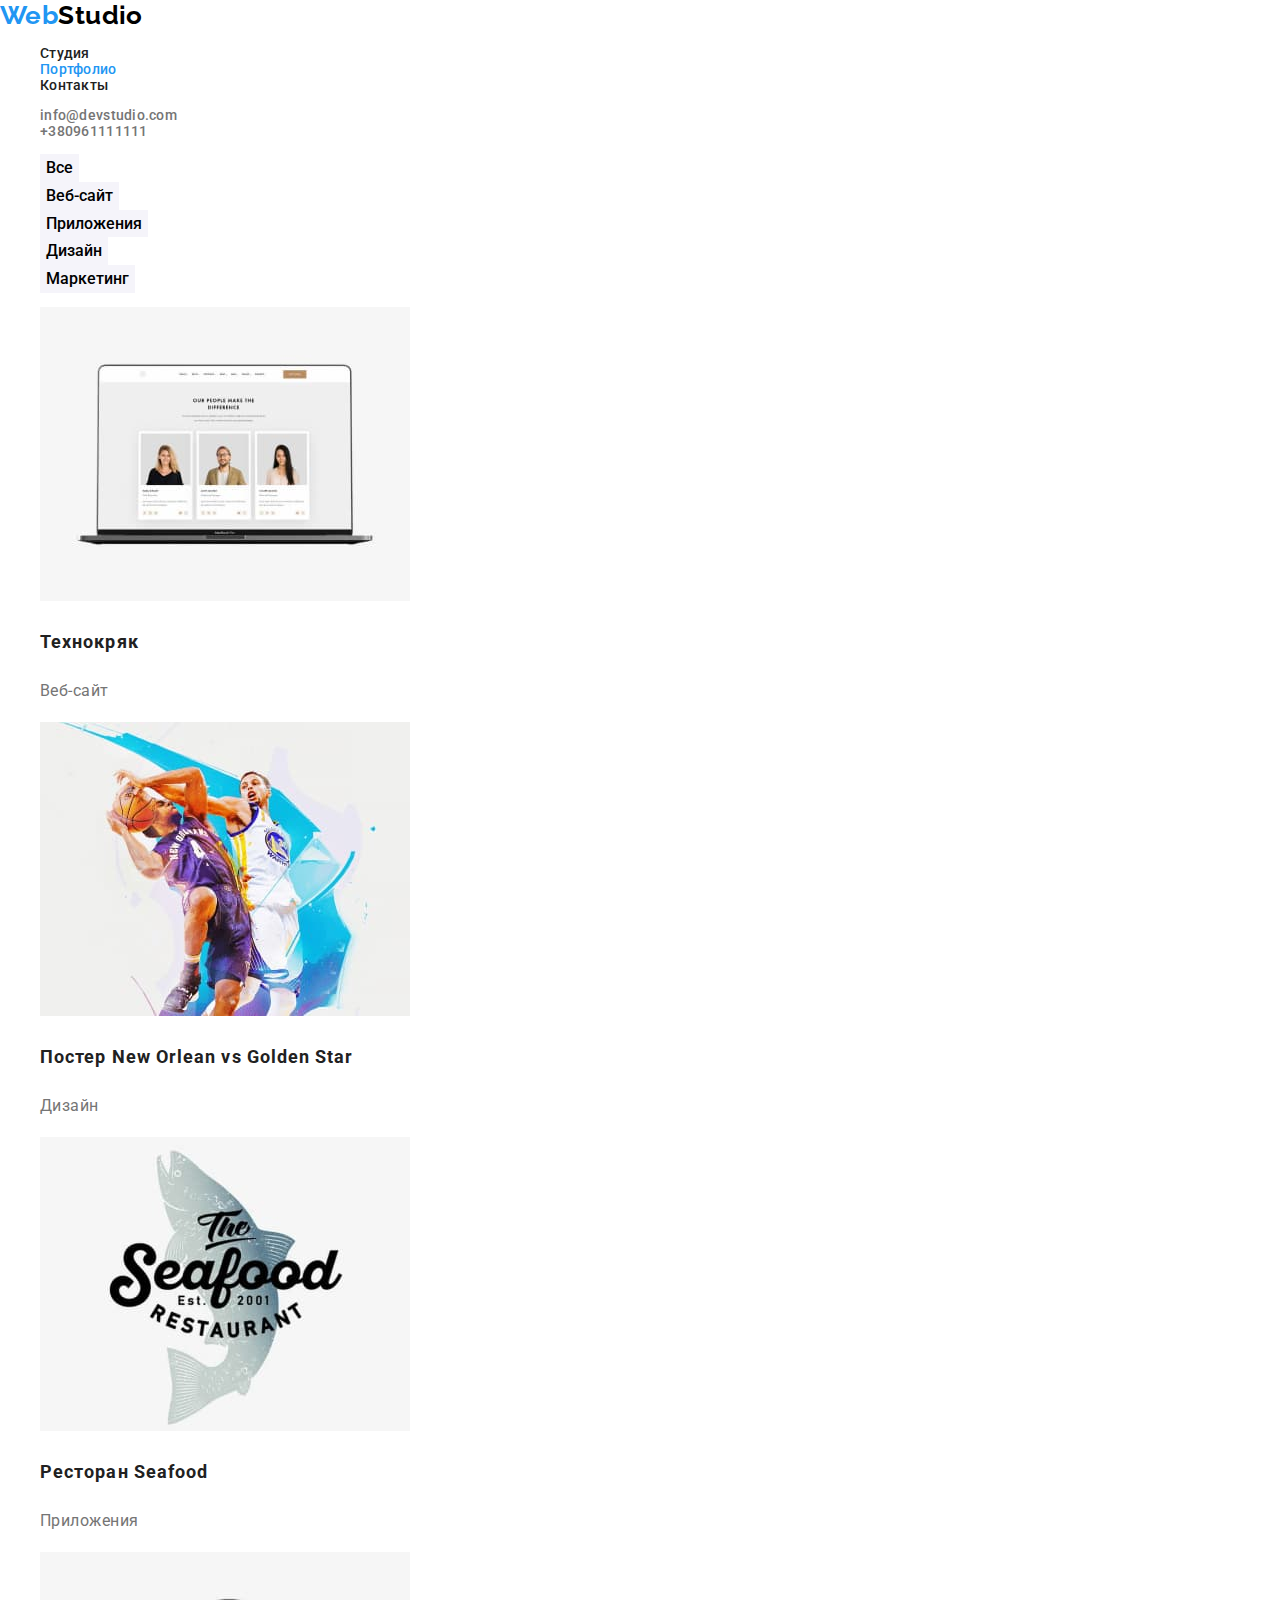
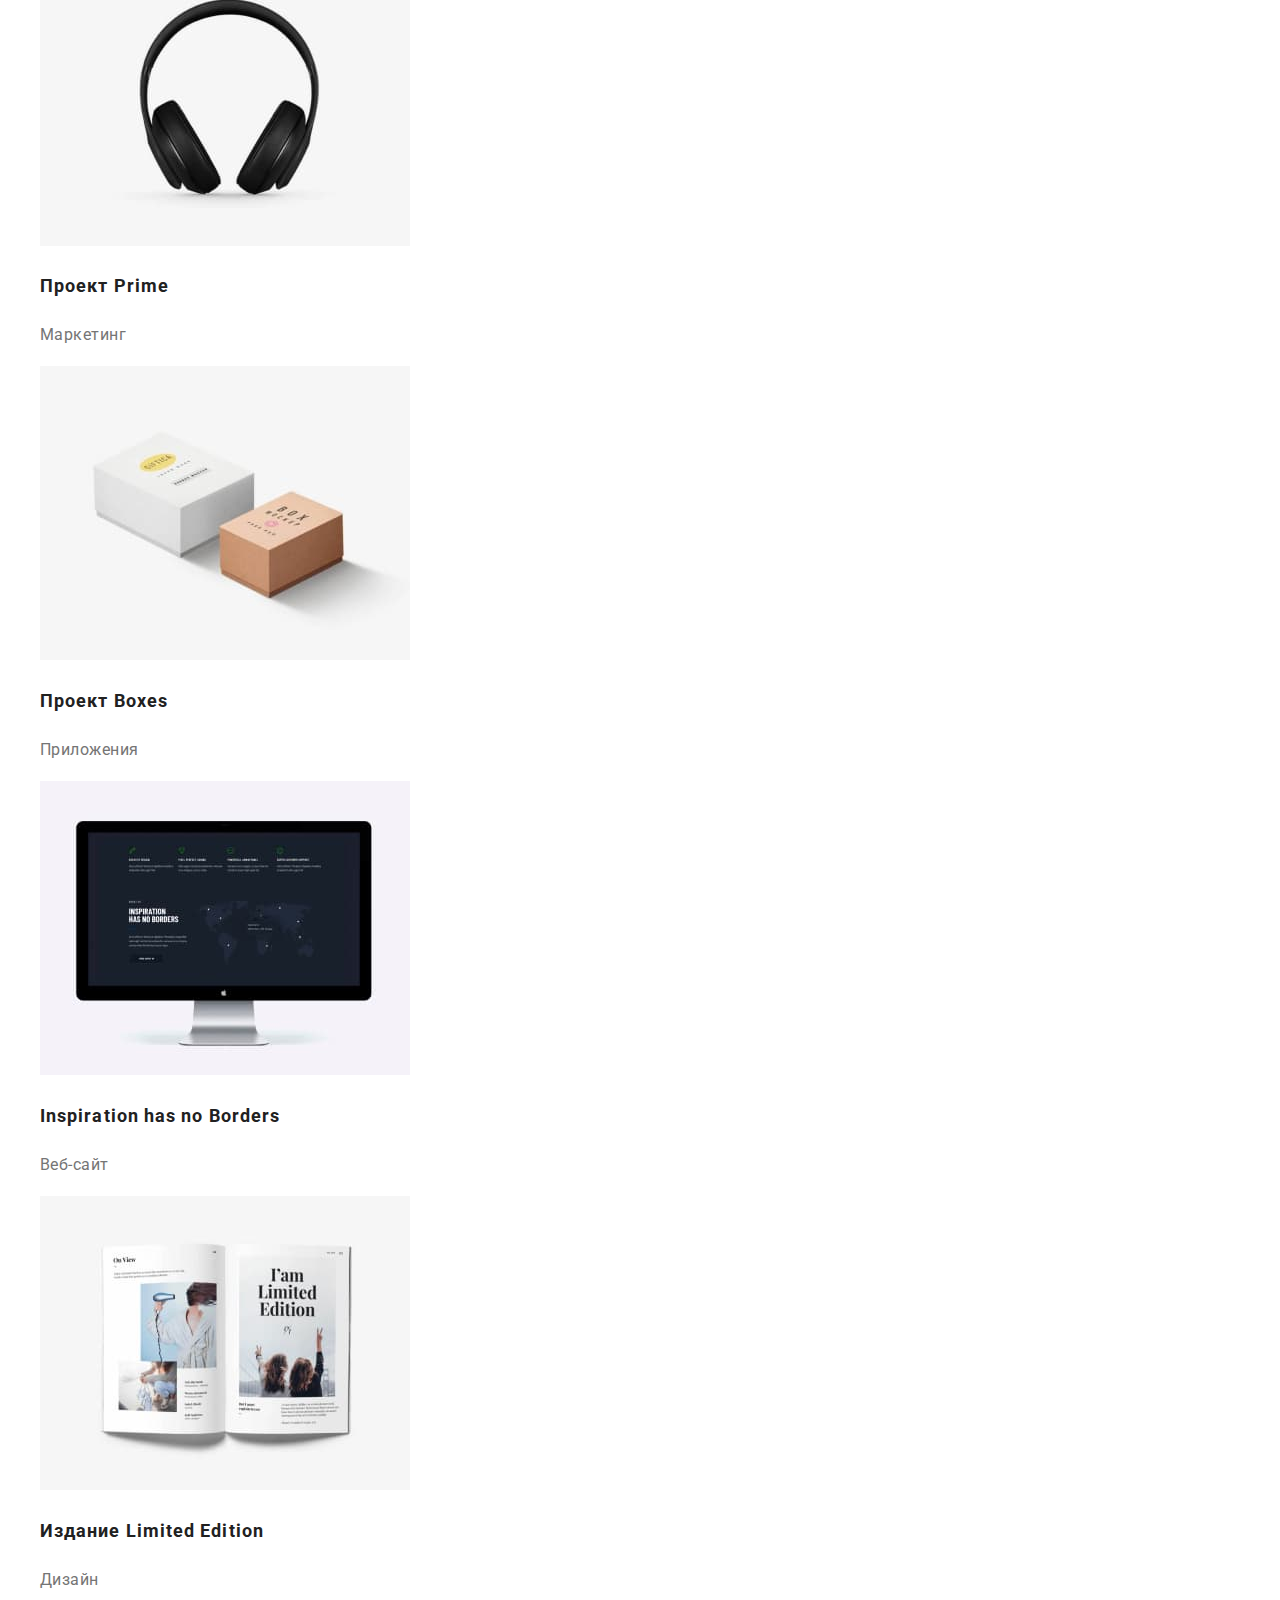
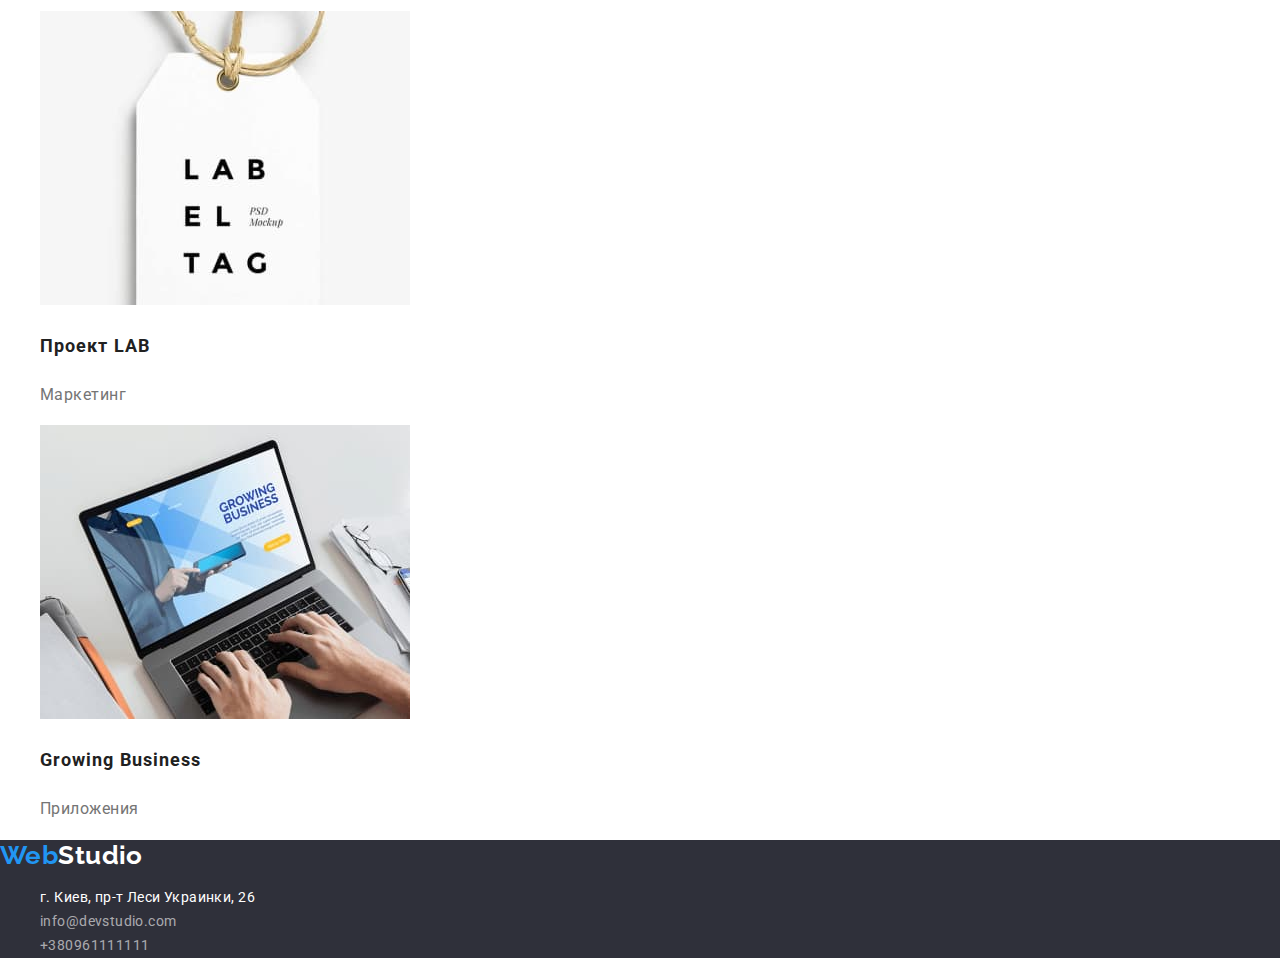
==== portfolio.html @ 7160cc4d "clone" ====
<!DOCTYPE html>
<html lang="ru">

<head>
    <meta charset="UTF-8">
    <meta http-equiv="X-UA-Compatible" content="IE=edge">
    <meta name="viewport" content="width=device-width, initial-scale=1.0">
    <title>portfolio</title>
    <link
        href="https://fonts.googleapis.com/css2?family=Raleway:wght@700&family=Roboto:wght@400;500;700;900&display=swap"
        rel="stylesheet">
    <link rel="stylesheet"
        href="https://cdnjs.cloudflare.com/ajax/libs/modern-normalize/0.2.0/modern-normalize.min.css">
    <link rel="stylesheet" href="./css/styles.css">
</head>

<body class="page">
    <header class="page-header">
        <nav>
            <a href="./index.html" class="logo list"><span class="logo-color">Web</span>Studio</a>
            <ul class="site-nav list">
                <li><a href="./index.html" class="link-nav list">Студия</a></li>
                <li><a href="./portfolio.html" class="link-nav current list">Портфолио</a></li>
                <li><a href="#contacts" class="link-nav list">Контакты</a></li>
            </ul>
        </nav>
        <ul class="auth-nav list">
            <li><a href="mailto:info@devstudio.com" class="link-contacts list">info@devstudio.com</a></li>
            <li><a href="tel:+380961111111" class="link-contacts list">+380961111111</a></li>
        </ul>
    </header>
    <main>
        <section>
            <h1 class="visually-hidden">Портфолио</h1>
            <ul class="filter list">
                <li><button type="button" class="filter-button">Все</button></li>
                <li><button type="button" class="filter-button">Веб-сайт</button></li>
                <li><button type="button" class="filter-button">Приложения</button></li>
                <li><button type="button" class="filter-button">Дизайн</button></li>
                <li><button type="button" class="filter-button">Маркетинг</button></li>
            </ul>
            <ul class="filter-link list">
                <li class="filter-card">
                    <a href="" class="filter-link list">
                        <img src="./images/portfoliolink1.jpg" alt="На фото ноутбук" width="370">
                        <h2 class="filter-card-title">Технокряк</h2>
                        <p class="filter-card-text">Веб-сайт</p>
                    </a>
                </li>
                <li>
                    <a href="" class="filter-link list">
                        <img src="./images/portfoliolink2.jpg" alt="На фото баскетболисты" width="370">
                        <h2 class="filter-card-title">Постер New Orlean vs Golden Star</h2>
                        <p class="filter-card-text">Дизайн</p>
                    </a>
                </li>
                <li>
                    <a href="" class="filter-link list">
                        <img src="./images/portfoliolink3.jpg" alt="На фото логотип ресторана" width="370">
                        <h2 class="filter-card-title">Ресторан Seafood</h2>
                        <p class="filter-card-text">Приложения</p>
                    </a>
                </li>
                <li>
                    <a href="" class="filter-link list">
                        <img src="./images/portfoliolink4.jpg" alt="На фото наушники" width="370">
                        <h2 class="filter-card-title">Проект Prime</h2>
                        <p class="filter-card-text">Маркетинг</p>
                    </a>
                </li>
                <li>
                    <a href="" class="filter-link list">
                        <img src="./images/portfoliolink5.jpg" alt="На фото коробки" width="370">
                        <h2 class="filter-card-title">Проект Boxes</h2>
                        <p class="filter-card-text">Приложения</p>
                    </a>
                </li>
                <li>
                    <a href="" class="filter-link list">
                        <img src="./images/portfoliolink6.jpg" alt="На фото монитор" width="370">
                        <h2 class="filter-card-title">Inspiration has no Borders</h2>
                        <p class="filter-card-text">Веб-сайт</p>
                    </a>
                </li>
                <li>
                    <a href="" class="filter-link list">
                        <img src="./images/portfoliolink7.jpg" alt="На фото книга" width="370">
                        <h2 class="filter-card-title">Издание Limited Edition</h2>
                        <p class="filter-card-text">Дизайн</p>
                    </a>
                </li>
                <li>
                    <a href="" class="filter-link list">
                        <img src="./images/portfoliolink8.jpg" alt="На фото ярлык с логотипом" width="370">
                        <h2 class="filter-card-title">Проект LAB</h2>
                        <p class="filter-card-text">Маркетинг</p>
                    </a>
                </li>
                <li>
                    <a href="" class="filter-link list">
                        <img src="./images/portfoliolink9.jpg" alt="На фото человек работает на ноутбуке" width="370">
                        <h2 class="filter-card-title">Growing Business</h2>
                        <p class="filter-card-text">Приложения</p>
                    </a>
                </li>
            </ul>
        </section>
    </main>
    <footer class="footer">
        <a href="./index.html" class="logo list"><span class="logo-color">Web</span><span
                class="logo-colors">Studio</span></a>
        <address class="address" id="contacts">
            <ul class="address-list list">
                <li><a href="https://goo.gl/maps/zxBXprxEHdJfPsus8" target="_blank" rel="noopener noreferrer"
                        class="address-map list">
                        г. Киев, пр-т Леси Украинки, 26</a></li>
                <li><a href="mailto:info@devstudio.com" class="address-contacts list">info@devstudio.com</a></li>
                <li><a href="tel:+380961111111" class="address-contacts list">+380961111111</a></li>
            </ul>
        </address>
    </footer>
</body>

</html>
---- css/styles.css ----
/* цвет основного текста #212121 */
/* цвет вторичный #757575 */
/* белый #FFFFFF */
/* акцент #2196F3 */
/* акцент адрес rgba(255, 255, 255, 0.6) */
/* bg задний фон #E5E5E5 */
/* bg основа документа ##FFFFFF */
/* bg вторичный #2F303A */
/* bg акцент #F5F4FA */
/* шрифт лого Raleway 700*/
/* шрифт текста Roboto 900 700 500 400*/

:root {
  --accent-color: #2196f3;
  --text-title-color: #212121;
  --text-color: #757575;
  --primary-white-color: #ffffff;
  --dark-bg-color: #2f303a;
  --accent-bg-color: #f5f4fa;
}

body {
  background-color: var(--primary-white-color);
  color: var(--text-title-color);

  font-family: Roboto, sans-serif;
  font-weight: 400;
  font-size: 14px;
  line-height: 1.71;
  letter-spacing: 0.03em;
}
.list {
  list-style: none;
  text-decoration: none;
}
.visually-hidden {
  position: absolute !important;
  clip: rect(1px 1px 1px 1px);
  clip: rect(1px, 1px, 1px, 1px);
  padding: 0 !important;
  border: 0 !important;
  height: 1px !important;
  width: 1px !important;
  overflow: hidden;
}
/* site nav */
.logo {
  color: #000000;

  font-family: Raleway, sans-serif;
  font-weight: 700;
  font-size: 26px;
  line-height: 1.19;
}
.logo-color {
  color: var(--accent-color);
}
.logo-colors {
  color: var(--primary-white-color);
  background-color: #2f303a; /*временно*/
}

.link-nav:hover,
.link-nav:focus {
  color: var(--accent-color);
}
.link-nav {
  color: var(--text-title-color);
}
.site-nav .link-nav.current {
  color: var(--accent-color);
}
.site-nav,
.auth-nav {
  font-weight: 500;
  font-size: 14px;
  line-height: 1.14;
  letter-spacing: 0.02em;
}

.link-contacts:hover,
.link-contacts:focus {
  color: var(--accent-color);
}
.link-contacts {
  color: var(--text-color);
}
.address-list {
  font-style: normal;
}
.address-contacts:hover,
.address-contacts:focus {
  color: var(--accent-color);
}
.address-contacts {
  color: rgba(255, 255, 255, 0.6);
}
.address-map:hover,
.address-map:focus {
  color: var(--accent-color);
}
.address-map {
  color: var(--primary-white-color);
}

/* section */
.hero {
  background-color: #2f303a;
}

.hero-title {
  color: var(--primary-white-color);

  font-weight: 900;
  font-size: 44px;
  line-height: 1.36;
  text-align: center;
  letter-spacing: 0.06em;
  text-transform: uppercase;
}
.button-hero:hover,
.button-hero:focus {
  background-color: #188ce8;
}
.button-hero {
  color: var(--primary-white-color);
  background-color: var(--accent-color);

  font-family: inherit;
  font-weight: 700;
  font-size: 16px;
  line-height: 1.87;
  letter-spacing: 0.06em;
  border: none;
  cursor: pointer;
}
.section-title {
  font-size: 36px;
  line-height: 1.16;
  text-align: center;
}
.text-title {
  font-size: 14px;
  line-height: 1.14;
  text-transform: uppercase;
}
.text {
  color: var(--text-color);
}
.section.team {
  background-color: var(--accent-bg-color);
}
.card-title {
  font-weight: 500;
  font-size: 16px;
  line-height: 1.18;
}
.card-text {
  color: var(--text-color);

  font-size: 16px;
  line-height: 1.18;
}
.footer {
  background-color: #2f303a;
}
/* portfolio */
.filter-button:hover,
.filter-button:focus {
  color: var(--primary-white-color);
  background-color: var(--accent-color);
}
.filter-button {
  background-color: var(--accent-bg-color);
  font-family: inherit;
  font-weight: 500;
  font-size: 16px;
  line-height: 1.62;
  text-align: center;
  border: none;
  cursor: pointer;
}
.filter-card-title {
  color: var(--text-title-color);
  font-weight: 700;
  font-size: 18px;
  line-height: 2;
  letter-spacing: 0.06em;
}
.filter-card-text {
  color: var(--text-color);
  font-size: 16px;
  line-height: 1.87;
  letter-spacing: 0.03em;
}
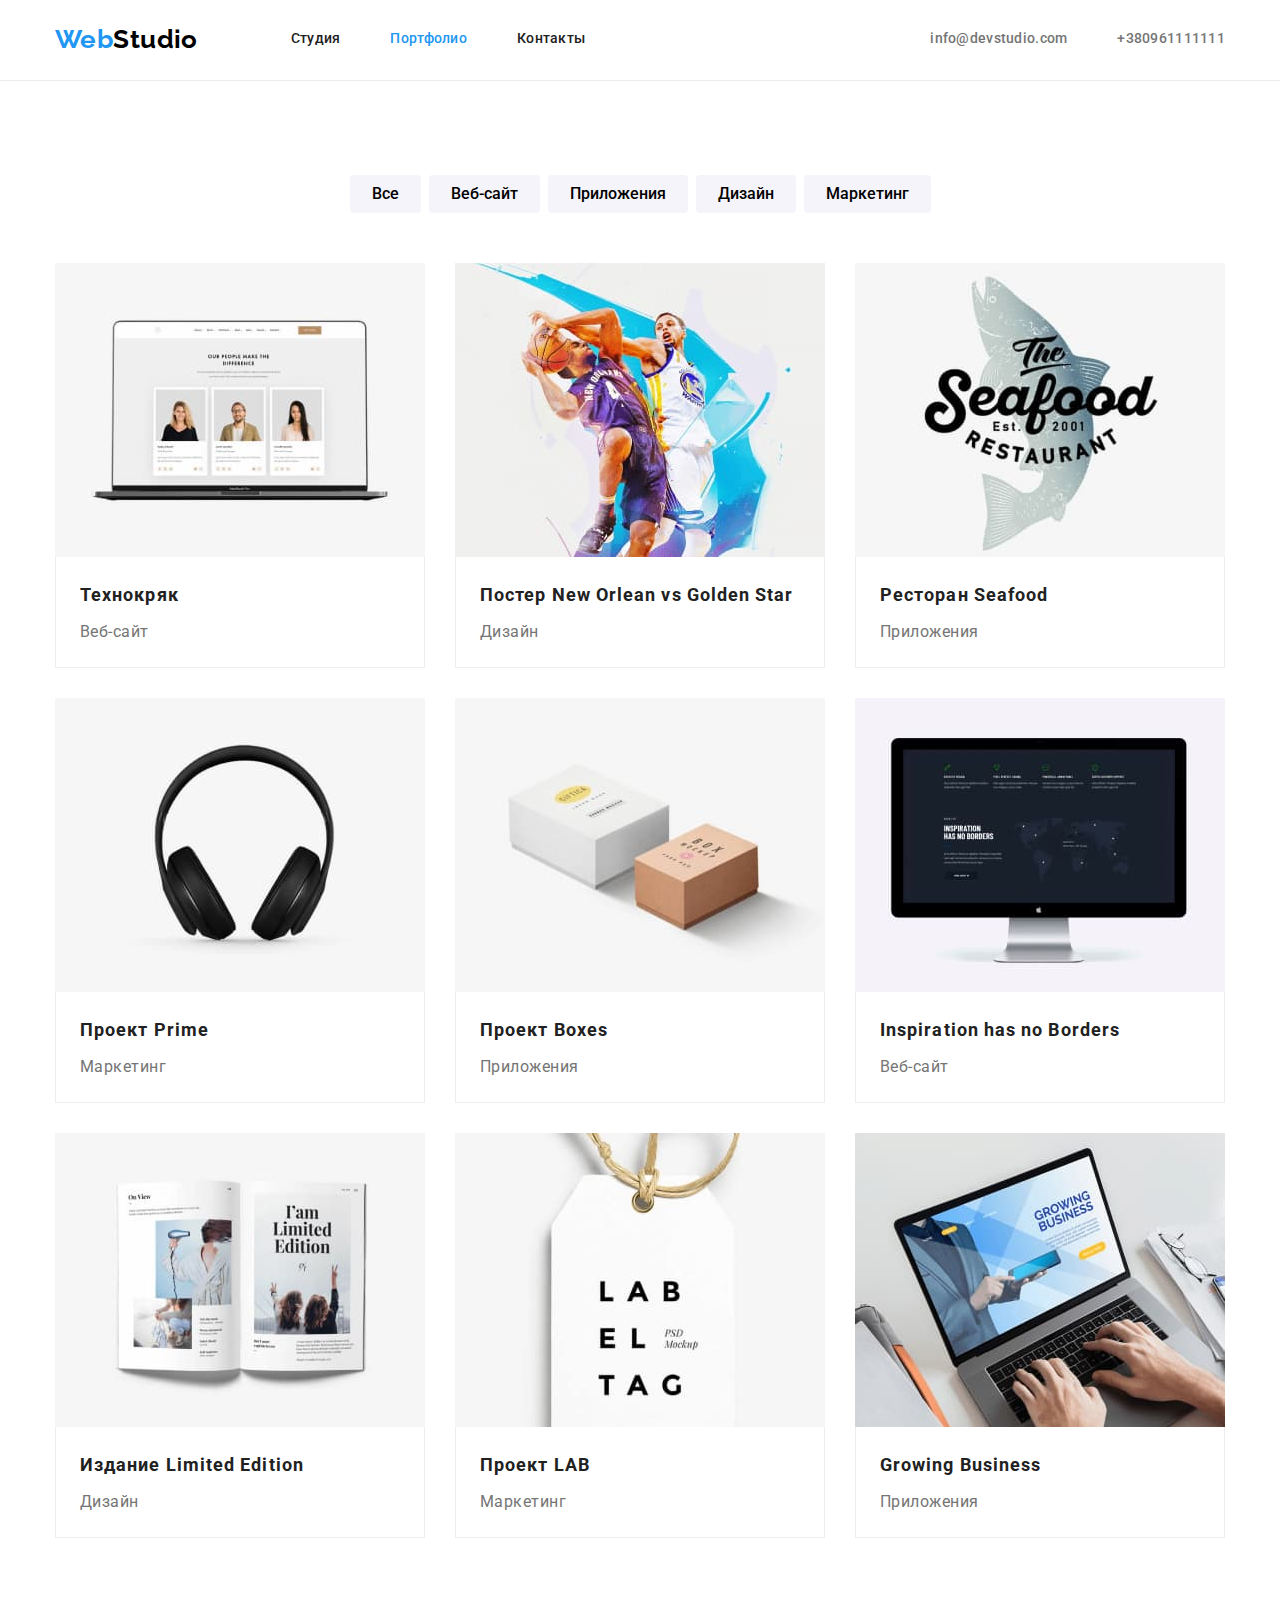
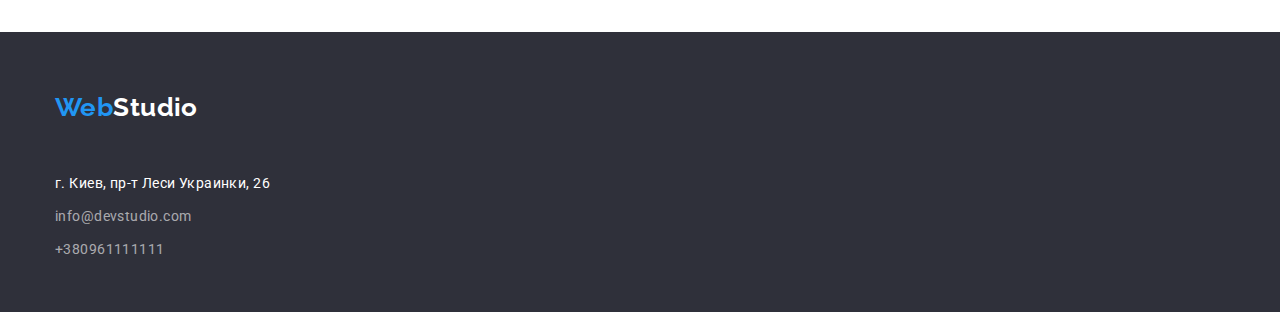
==== commit 027726a9: "дз3" ====
--- a/portfolio.html
+++ b/portfolio.html
@@ -15,109 +15,142 @@
 </head>
 
 <body class="page">
-    <header class="page-header">
-        <nav>
-            <a href="./index.html" class="logo list"><span class="logo-color">Web</span>Studio</a>
-            <ul class="site-nav list">
-                <li><a href="./index.html" class="link-nav list">Студия</a></li>
-                <li><a href="./portfolio.html" class="link-nav current list">Портфолио</a></li>
-                <li><a href="#contacts" class="link-nav list">Контакты</a></li>
+    <header class="page-header border">
+        <div class="container">
+            <nav class="header-nav">
+                <a href="./index.html" class="logo"><span class="logo-color">Web</span>Studio</a>
+                <ul class="site-nav list">
+                    <li class="item"><a href="./index.html" class="link-nav list">Студия</a></li>
+                    <li class="item"><a href="./portfolio.html" class="link-nav current list">Портфолио</a></li>
+                    <li class="item"><a href="#contacts" class="link-nav list">Контакты</a></li>
+                </ul>
+            </nav>
+            <ul class="auth-nav list">
+                <li class="item"><a href="mailto:info@devstudio.com" class="link-contacts list">info@devstudio.com</a>
+                </li>
+                <li class="item"><a href="tel:+380961111111" class="link-contacts list">+380961111111</a></li>
             </ul>
-        </nav>
-        <ul class="auth-nav list">
-            <li><a href="mailto:info@devstudio.com" class="link-contacts list">info@devstudio.com</a></li>
-            <li><a href="tel:+380961111111" class="link-contacts list">+380961111111</a></li>
-        </ul>
+        </div>
     </header>
     <main>
-        <section>
-            <h1 class="visually-hidden">Портфолио</h1>
-            <ul class="filter list">
-                <li><button type="button" class="filter-button">Все</button></li>
-                <li><button type="button" class="filter-button">Веб-сайт</button></li>
-                <li><button type="button" class="filter-button">Приложения</button></li>
-                <li><button type="button" class="filter-button">Дизайн</button></li>
-                <li><button type="button" class="filter-button">Маркетинг</button></li>
-            </ul>
-            <ul class="filter-link list">
-                <li class="filter-card">
-                    <a href="" class="filter-link list">
-                        <img src="./images/portfoliolink1.jpg" alt="На фото ноутбук" width="370">
-                        <h2 class="filter-card-title">Технокряк</h2>
-                        <p class="filter-card-text">Веб-сайт</p>
-                    </a>
-                </li>
-                <li>
-                    <a href="" class="filter-link list">
-                        <img src="./images/portfoliolink2.jpg" alt="На фото баскетболисты" width="370">
-                        <h2 class="filter-card-title">Постер New Orlean vs Golden Star</h2>
-                        <p class="filter-card-text">Дизайн</p>
-                    </a>
-                </li>
-                <li>
-                    <a href="" class="filter-link list">
-                        <img src="./images/portfoliolink3.jpg" alt="На фото логотип ресторана" width="370">
-                        <h2 class="filter-card-title">Ресторан Seafood</h2>
-                        <p class="filter-card-text">Приложения</p>
-                    </a>
-                </li>
-                <li>
-                    <a href="" class="filter-link list">
-                        <img src="./images/portfoliolink4.jpg" alt="На фото наушники" width="370">
-                        <h2 class="filter-card-title">Проект Prime</h2>
-                        <p class="filter-card-text">Маркетинг</p>
-                    </a>
-                </li>
-                <li>
-                    <a href="" class="filter-link list">
-                        <img src="./images/portfoliolink5.jpg" alt="На фото коробки" width="370">
-                        <h2 class="filter-card-title">Проект Boxes</h2>
-                        <p class="filter-card-text">Приложения</p>
-                    </a>
-                </li>
-                <li>
-                    <a href="" class="filter-link list">
-                        <img src="./images/portfoliolink6.jpg" alt="На фото монитор" width="370">
-                        <h2 class="filter-card-title">Inspiration has no Borders</h2>
-                        <p class="filter-card-text">Веб-сайт</p>
-                    </a>
-                </li>
-                <li>
-                    <a href="" class="filter-link list">
-                        <img src="./images/portfoliolink7.jpg" alt="На фото книга" width="370">
-                        <h2 class="filter-card-title">Издание Limited Edition</h2>
-                        <p class="filter-card-text">Дизайн</p>
-                    </a>
-                </li>
-                <li>
-                    <a href="" class="filter-link list">
-                        <img src="./images/portfoliolink8.jpg" alt="На фото ярлык с логотипом" width="370">
-                        <h2 class="filter-card-title">Проект LAB</h2>
-                        <p class="filter-card-text">Маркетинг</p>
-                    </a>
-                </li>
-                <li>
-                    <a href="" class="filter-link list">
-                        <img src="./images/portfoliolink9.jpg" alt="На фото человек работает на ноутбуке" width="370">
-                        <h2 class="filter-card-title">Growing Business</h2>
-                        <p class="filter-card-text">Приложения</p>
-                    </a>
-                </li>
-            </ul>
+        <section class="portfolio">
+            <div class="container">
+                <h1 class="visually-hidden">Портфолио</h1>
+                <ul class="filter list">
+                    <li><button type="button" class="filter-button">Все</button></li>
+                    <li><button type="button" class="filter-button">Веб-сайт</button></li>
+                    <li><button type="button" class="filter-button">Приложения</button></li>
+                    <li><button type="button" class="filter-button">Дизайн</button></li>
+                    <li><button type="button" class="filter-button">Маркетинг</button></li>
+                </ul>
+                <ul class="filter-item list">
+                    <li class="item none">
+                        <a href="" class="filter-link list">
+                            <img src="./images/portfoliolink1.jpg" alt="На фото ноутбук" width="370"
+                                class="filter-foto">
+                            <div class="filter-box">
+                                <h2 class="filter-card-title">Технокряк</h2>
+                                <p class="filter-card-text">Веб-сайт</p>
+                            </div>
+                        </a>
+                    </li>
+                    <li class="item none">
+                        <a href="" class="filter-link list">
+                            <img src="./images/portfoliolink2.jpg" alt="На фото баскетболисты" width="370"
+                                class="filter-foto">
+                            <div class="filter-box">
+                                <h2 class="filter-card-title">Постер New Orlean vs Golden Star</h2>
+                                <p class="filter-card-text">Дизайн</p>
+                            </div>
+                        </a>
+                    </li>
+                    <li class="item none">
+                        <a href="" class="filter-link list">
+                            <img src="./images/portfoliolink3.jpg" alt="На фото логотип ресторана" width="370"
+                                class="filter-foto">
+                            <div class="filter-box">
+                                <h2 class="filter-card-title">Ресторан Seafood</h2>
+                                <p class="filter-card-text">Приложения</p>
+                            </div>
+                        </a>
+                    </li>
+                    <li class="item">
+                        <a href="" class="filter-link list">
+                            <img src="./images/portfoliolink4.jpg" alt="На фото наушники" width="370"
+                                class="filter-foto">
+                            <div class="filter-box">
+                                <h2 class="filter-card-title">Проект Prime</h2>
+                                <p class="filter-card-text">Маркетинг</p>
+                            </div>
+                        </a>
+                    </li>
+                    <li class="item">
+                        <a href="" class="filter-link list">
+                            <img src="./images/portfoliolink5.jpg" alt="На фото коробки" width="370"
+                                class="filter-foto">
+                            <div class="filter-box">
+                                <h2 class="filter-card-title">Проект Boxes</h2>
+                                <p class="filter-card-text">Приложения</p>
+                            </div>
+                        </a>
+                    </li>
+                    <li class="item">
+                        <a href="" class="filter-link list">
+                            <img src="./images/portfoliolink6.jpg" alt="На фото монитор" width="370"
+                                class="filter-foto">
+                            <div class="filter-box">
+                                <h2 class="filter-card-title">Inspiration has no Borders</h2>
+                                <p class="filter-card-text">Веб-сайт</p>
+                            </div>
+                        </a>
+                    </li>
+                    <li class="item">
+                        <a href="" class="filter-link list">
+                            <img src="./images/portfoliolink7.jpg" alt="На фото книга" width="370" class="filter-foto">
+                            <div class="filter-box">
+                                <h2 class="filter-card-title">Издание Limited Edition</h2>
+                                <p class="filter-card-text">Дизайн</p>
+                            </div>
+                        </a>
+                    </li>
+                    <li class="item">
+                        <a href="" class="filter-link list">
+                            <img src="./images/portfoliolink8.jpg" alt="На фото ярлык с логотипом" width="370"
+                                class="filter-foto">
+                            <div class="filter-box">
+                                <h2 class="filter-card-title">Проект LAB</h2>
+                                <p class="filter-card-text">Маркетинг</p>
+                            </div>
+                        </a>
+                    </li>
+                    <li class="item">
+                        <a href="" class="filter-link list">
+                            <img src="./images/portfoliolink9.jpg" alt="На фото человек работает на ноутбуке"
+                                width="370" class="filter-foto">
+                            <div class="filter-box">
+                                <h2 class="filter-card-title">Growing Business</h2>
+                                <p class="filter-card-text">Приложения</p>
+                            </div>
+                        </a>
+                    </li>
+                </ul>
+            </div>
         </section>
     </main>
     <footer class="footer">
-        <a href="./index.html" class="logo list"><span class="logo-color">Web</span><span
-                class="logo-colors">Studio</span></a>
-        <address class="address" id="contacts">
-            <ul class="address-list list">
-                <li><a href="https://goo.gl/maps/zxBXprxEHdJfPsus8" target="_blank" rel="noopener noreferrer"
-                        class="address-map list">
-                        г. Киев, пр-т Леси Украинки, 26</a></li>
-                <li><a href="mailto:info@devstudio.com" class="address-contacts list">info@devstudio.com</a></li>
-                <li><a href="tel:+380961111111" class="address-contacts list">+380961111111</a></li>
-            </ul>
-        </address>
+        <div class="container">
+            <a href="./index.html" class="logo logo-end"><span class="logo-color">Web</span><span
+                    class="logo-colors">Studio</span></a>
+            <address class="address" id="contacts">
+                <ul class="address-list list">
+                    <li><a href="https://goo.gl/maps/zxBXprxEHdJfPsus8" target="_blank" rel="noopener noreferrer"
+                            class="address-map list">
+                            г. Киев, пр-т Леси Украинки, 26</a></li>
+                    <li><a href="mailto:info@devstudio.com" class="address-contacts list">info@devstudio.com</a></li>
+                    <li><a href="tel:+380961111111" class="address-contacts list">+380961111111</a></li>
+                </ul>
+            </address>
+        </div>
     </footer>
 </body>
 
--- a/css/styles.css
+++ b/css/styles.css
@@ -17,6 +17,16 @@
   --primary-white-color: #ffffff;
   --dark-bg-color: #2f303a;
   --accent-bg-color: #f5f4fa;
+  --section-text-set: 4;
+  --section-text-set-gap: 30px;
+  --section-card-set: 4;
+  --section-card-set-gap: 30px;
+  --section-foto-set: 3;
+  --section-foto-set-gap: 30px;
+  --section-filter-link-set: 3;
+  --section-filter-link-gap: 30px;
+  --card-shadow: 0px 1px 3px rgba(0, 0, 0, 0.12),
+    0px 1px 1px rgba(0, 0, 0, 0.14), 0px 2px 1px rgba(0, 0, 0, 0.2);
 }
 
 body {
@@ -29,9 +39,34 @@
   line-height: 1.71;
   letter-spacing: 0.03em;
 }
+html {
+  box-sizing: border-box;
+}
+*,
+*::after,
+*::before {
+  box-sizing: inherit;
+}
+h1,
+h2,
+h3,
+h4,
+h5,
+h6,
+p {
+  margin-top: 0;
+}
+img {
+  display: block;
+  max-width: 100%;
+  height: auto;
+}
 .list {
   list-style: none;
   text-decoration: none;
+  color: inherit;
+  padding: 0;
+  margin: 0;
 }
 .visually-hidden {
   position: absolute !important;
@@ -43,14 +78,39 @@
   width: 1px !important;
   overflow: hidden;
 }
+.container {
+  width: 1200px;
+  padding-right: 15px;
+  padding-left: 15px;
+  margin-right: auto;
+  margin-left: auto;
+}
+.page-header.border {
+  border-bottom: 1px solid #ececec;
+}
 /* site nav */
+.page-header .container {
+  display: flex;
+  justify-content: flex-end;
+  align-items: center;
+}
+.page-header .logo {
+  margin-right: 93px;
+}
+.header-nav {
+  display: inline-flex;
+  align-items: center;
+  margin-right: auto;
+}
 .logo {
+  display: inline-block;
   color: #000000;
 
   font-family: Raleway, sans-serif;
   font-weight: 700;
   font-size: 26px;
   line-height: 1.19;
+  text-decoration: none;
 }
 .logo-color {
   color: var(--accent-color);
@@ -70,8 +130,15 @@
 .site-nav .link-nav.current {
   color: var(--accent-color);
 }
+.site-nav .item:not(:last-child) {
+  margin-right: 50px;
+}
+.auth-nav .item:not(:last-child) {
+  margin-right: 50px;
+}
 .site-nav,
 .auth-nav {
+  display: flex;
   font-weight: 500;
   font-size: 14px;
   line-height: 1.14;
@@ -87,7 +154,13 @@
 }
 .address-list {
   font-style: normal;
-}
+  display: flex;
+  flex-direction: column;
+}
+.address-list li:not(:last-child) {
+  margin-bottom: 9px;
+}
+/* +footer address */
 .address-contacts:hover,
 .address-contacts:focus {
   color: var(--accent-color);
@@ -104,25 +177,40 @@
 }
 
 /* section */
+.page-header {
+  padding-top: 24px;
+  padding-bottom: 25px;
+}
 .hero {
   background-color: #2f303a;
-}
-
+  text-align: center;
+  padding-top: 200px;
+  padding-bottom: 200px;
+}
+.hero-center {
+  display: flex;
+  flex-direction: column;
+}
 .hero-title {
+  display: inline-block;
   color: var(--primary-white-color);
 
   font-weight: 900;
   font-size: 44px;
   line-height: 1.36;
-  text-align: center;
+  max-width: 696px;
   letter-spacing: 0.06em;
   text-transform: uppercase;
+  margin-right: auto;
+  margin-left: auto;
+  margin-bottom: 30px;
 }
 .button-hero:hover,
 .button-hero:focus {
   background-color: #188ce8;
 }
 .button-hero {
+  display: inline-block;
   color: var(--primary-white-color);
   background-color: var(--accent-color);
 
@@ -133,38 +221,130 @@
   letter-spacing: 0.06em;
   border: none;
   cursor: pointer;
+  box-shadow: 0px 4px 4px rgba(0, 0, 0, 0.15);
+  border-radius: 4px;
+  padding: 10px 32px;
+  min-width: 200px;
+}
+/* section Чем мы занимаемся описани */
+.section {
+  padding-top: 94px;
+  padding-bottom: 94px;
+}
+.section-text {
+  padding: 0;
+  margin: 0;
+
+  display: flex;
+  flex-wrap: wrap;
+  margin-left: calc(-1 * var(--section-text-set-gap));
+}
+.section-text > .item {
+  flex-basis: calc(
+    100% / var(--section-text-set) - var(--section-text-set-gap)
+  );
+  margin-left: var(--section-text-set-gap);
 }
 .section-title {
   font-size: 36px;
   line-height: 1.16;
   text-align: center;
+  margin-bottom: 50px;
 }
 .text-title {
   font-size: 14px;
   line-height: 1.14;
   text-transform: uppercase;
+  margin-bottom: 10px;
 }
 .text {
   color: var(--text-color);
-}
+  margin-bottom: 0;
+}
+
+/* section Чем мы занимаемся foto */
+.section-foto {
+  padding: 0;
+  margin: 0;
+  display: flex;
+  flex-wrap: wrap;
+  margin-left: calc(-1 * var(--section-foto-set-gap));
+}
+.section-foto > .item {
+  flex-basis: calc(
+    100% / var(--section-foto-set) - var(--section-foto-set-gap)
+  );
+  margin-left: var(--section-foto-set-gap);
+}
+/* section Чем мы занимаемся */
+
 .section.team {
   background-color: var(--accent-bg-color);
+}
+.section-card {
+  padding: 0;
+  margin: 0;
+  display: flex;
+  flex-wrap: wrap;
+  margin-left: calc(-1 * var(--section-card-set-gap));
+}
+.section-card > .item {
+  flex-basis: calc(
+    100% / var(--section-card-set) - var(--section-card-set-gap)
+  );
+  margin-left: var(--section-card-set-gap);
+  box-shadow: var(--card-shadow);
+  border-radius: 0px 0px 4px 4px;
+}
+.team-foto {
+  margin: auto;
+}
+.card-box {
+  padding: 30px 10px;
 }
 .card-title {
   font-weight: 500;
   font-size: 16px;
   line-height: 1.18;
+  text-align: center;
+  margin-bottom: 10px;
 }
 .card-text {
   color: var(--text-color);
 
   font-size: 16px;
   line-height: 1.18;
-}
+  text-align: center;
+  margin-bottom: 0;
+}
+
+/* footer */
 .footer {
   background-color: #2f303a;
+  padding-top: 60px;
+  padding-bottom: 50px;
+}
+.logo-end {
+  margin-bottom: 50px;
 }
 /* portfolio */
+
+/* button */
+.portfolio {
+  padding-top: 94px;
+  padding-bottom: 94px;
+}
+.filter {
+  display: flex;
+  justify-content: center;
+  align-items: center;
+  margin-bottom: 50px;
+}
+
+.filter li:not(:last-child) {
+  margin-right: 8px;
+}
+
 .filter-button:hover,
 .filter-button:focus {
   color: var(--primary-white-color);
@@ -172,13 +352,33 @@
 }
 .filter-button {
   background-color: var(--accent-bg-color);
+  display: inline-block;
   font-family: inherit;
   font-weight: 500;
   font-size: 16px;
   line-height: 1.62;
   text-align: center;
-  border: none;
+  padding: 6px 22px;
+  border-radius: 4px;
+  border: transparent;
   cursor: pointer;
+}
+/* filter */
+
+.filter-item {
+  padding: 0;
+  margin: 0;
+  display: flex;
+  flex-wrap: wrap;
+  margin-left: calc(-1 * var(--section-card-set-gap));
+  margin-top: calc(-1 * var(--section-card-set-gap));
+}
+.filter-item > .item {
+  flex-basis: calc(
+    100% / var(--section-filter-link-set) - var(--section-filter-link-gap)
+  );
+  margin-left: var(--section-card-set-gap);
+  margin-top: var(--section-card-set-gap);
 }
 .filter-card-title {
   color: var(--text-title-color);
@@ -186,6 +386,7 @@
   font-size: 18px;
   line-height: 2;
   letter-spacing: 0.06em;
+  margin-bottom: 4px;
 }
 .filter-card-text {
   color: var(--text-color);
@@ -193,3 +394,11 @@
   line-height: 1.87;
   letter-spacing: 0.03em;
 }
+.filter-link p {
+  margin-bottom: 0;
+}
+.filter-box {
+  padding: 20px 24px;
+  border: 1px solid #eeeeee;
+  border-top: none;
+}
